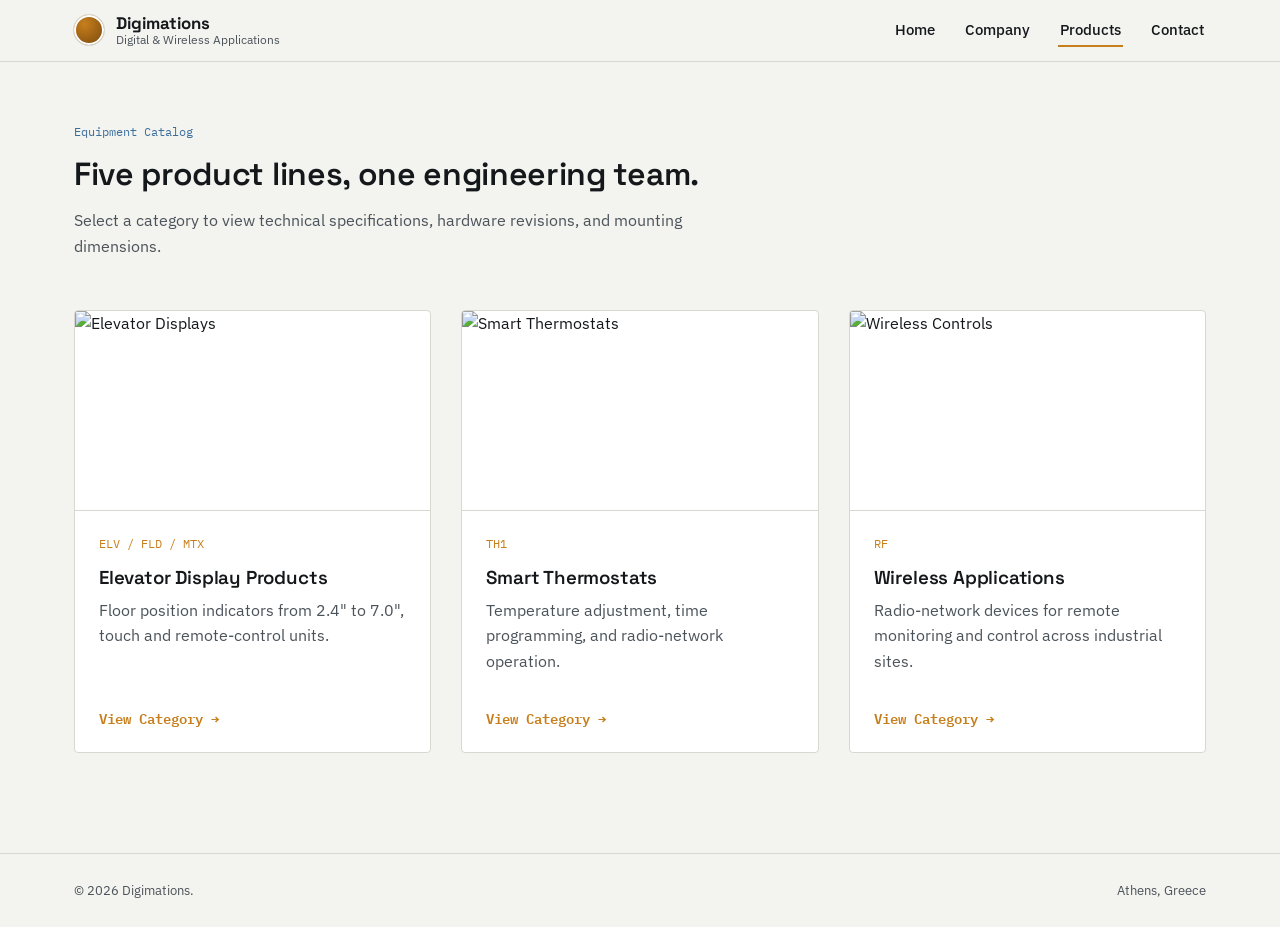
==== products.html @ ded775f7 "first commit" ====
<!DOCTYPE html>
<html lang="en">
<head>
<meta charset="UTF-8">
<meta name="viewport" content="width=device-width, initial-scale=1.0">
<title>Products | Digimations</title>
<link href="https://fonts.googleapis.com/css2?family=Space+Grotesk:wght@500;600;700&family=IBM+Plex+Sans:wght@400;500;600&family=IBM+Plex+Mono:wght@400;500;600&display=swap" rel="stylesheet">
<link rel="stylesheet" href="styles.css">
</head>
<body>

<header class="site-header">
  <div class="header-inner">
    <a class="brand" href="index.html">
      <span class="brand-mark" aria-hidden="true"></span>
      <span class="brand-text">
        <span class="brand-name">Digimations</span>
        <span class="brand-tag">Digital &amp; Wireless Applications</span>
      </span>
    </a>
    <nav class="main-nav">
      <ul>
        <li><a href="index.html">Home</a></li>
        <li><a href="index.html#company">Company</a></li>
        <li><a href="products.html" style="border-bottom-color: var(--accent);">Products</a></li>
        <li><a href="index.html#contact">Contact</a></li>
      </ul>
    </nav>
  </div>
</header>

<main class="page-container">
  <div class="page-header">
    <p class="section-kicker">Equipment Catalog</p>
    <h1>Five product lines, one engineering team.</h1>
    <p>Select a category to view technical specifications, hardware revisions, and mounting dimensions.</p>
  </div>

  <div class="category-grid">
    <!-- Category 1 -->
    <a href="category-elevator.html" class="category-card">
      <div class="category-image">
        <img src="https://placehold.co/600x400/161C23/E8A33D?text=Elevator+Displays\nTFT+%26+Matrix" alt="Elevator Displays">
      </div>
      <div class="category-content">
        <span class="product-code">ELV / FLD / MTX</span>
        <h3>Elevator Display Products</h3>
        <p>Floor position indicators from 2.4" to 7.0", touch and remote-control units.</p>
        <span class="btn-text">View Category &rarr;</span>
      </div>
    </a>

    <!-- Category 2 -->
    <a href="category-thermostats.html" class="category-card">
      <div class="category-image">
        <img src="https://placehold.co/600x400/161C23/E8A33D?text=Smart+Thermostats\nBACnet+%26+Modbus" alt="Smart Thermostats">
      </div>
      <div class="category-content">
        <span class="product-code">TH1</span>
        <h3>Smart Thermostats</h3>
        <p>Temperature adjustment, time programming, and radio-network operation.</p>
        <span class="btn-text">View Category &rarr;</span>
      </div>
    </a>

    <!-- Category 3 -->
    <a href="category-wireless.html" class="category-card">
      <div class="category-image">
        <img src="https://placehold.co/600x400/161C23/E8A33D?text=Wireless+Controls\nSub-1GHz+RF" alt="Wireless Controls">
      </div>
      <div class="category-content">
        <span class="product-code">RF</span>
        <h3>Wireless Applications</h3>
        <p>Radio-network devices for remote monitoring and control across industrial sites.</p>
        <span class="btn-text">View Category &rarr;</span>
      </div>
    </a>
  </div>
</main>

<footer class="site-footer">
  <div class="footer-inner">
    <span>&copy; 2026 Digimations.</span>
    <span>Athens, Greece</span>
  </div>
</footer>

<script src="script.js"></script>
</body>
</html>
---- styles.css ----
/* ---------------------------------------------
   Tokens
--------------------------------------------- */
:root{
  --paper: #F3F3EF;
  --surface: #FFFFFF;
  --surface-sunken: #E9E9E3;
  --ink: #14181B;
  --ink-soft: #4B535A;
  --line: #D8D8D1;
  --accent: #C77F1D;      /* industrial amber */
  --accent-ink: #14181B;
  --steel: #3C6E9C;       /* PCB trace steel */
  --steel-soft: rgba(60, 110, 156, 0.12);
  --radius: 4px;
  --font-display: 'Space Grotesk', sans-serif;
  --font-body: 'IBM Plex Sans', sans-serif;
  --font-mono: 'IBM Plex Mono', monospace;
  color-scheme: light;
}

html[data-theme="dark"]{
  --paper: #0F1318;
  --surface: #161C23;
  --surface-sunken: #0A0D11;
  --ink: #EAECEE;
  --ink-soft: #9BA4AD;
  --line: #262E38;
  --accent: #E8A33D;
  --accent-ink: #101418;
  --steel: #6FA3D6;
  --steel-soft: rgba(111, 163, 214, 0.14);
  color-scheme: dark;
}

*{ box-sizing: border-box; }
html{ scroll-behavior: smooth; }

body{
  margin: 0;
  background: var(--paper);
  color: var(--ink);
  font-family: var(--font-body);
  font-size: 16px;
  line-height: 1.6;
  -webkit-font-smoothing: antialiased;
  transition: background .2s ease, color .2s ease;
}

h1, h2, h3, h4{
  font-family: var(--font-display);
  font-weight: 600;
  line-height: 1.15;
  margin: 0 0 .5em;
  letter-spacing: -0.01em;
}

p{ margin: 0 0 1em; color: var(--ink-soft); max-width: 62ch; }
a{ color: var(--steel); }

.sr-only{
  position: absolute; width: 1px; height: 1px;
  overflow: hidden; clip: rect(0,0,0,0); white-space: nowrap;
}

/* ---------------------------------------------
   Header & Dropdown
--------------------------------------------- */
.site-header{
  position: sticky; top: 0; z-index: 50;
  background: var(--paper);
  border-bottom: 1px solid var(--line);
}
.header-inner{
  max-width: 1180px; margin: 0 auto;
  display: flex; align-items: center; gap: 32px;
  padding: 14px 24px;
}
.brand{ display: flex; align-items: center; gap: 12px; text-decoration: none; color: var(--ink); margin-right: auto; }
.brand-mark{
  width: 30px; height: 30px; border-radius: 50%;
  background: radial-gradient(circle at 35% 30%, var(--accent), #8a5410 75%);
  box-shadow: inset 0 0 0 2px var(--surface), 0 0 0 1px var(--line);
  flex-shrink: 0;
}
.brand-text{ display: flex; flex-direction: column; line-height: 1.15; }
.brand-name{ font-family: var(--font-display); font-weight: 700; font-size: 1.05rem; }
.brand-tag{ font-size: .72rem; color: var(--ink-soft); }

.main-nav > ul{ display: flex; align-items: center; gap: 26px; list-style: none; margin: 0; padding: 0; }
.main-nav a{
  color: var(--ink); text-decoration: none; font-size: .92rem;
  font-weight: 500; padding: 6px 2px; border-bottom: 2px solid transparent;
}
.main-nav a:hover{ border-bottom-color: var(--accent); }

/* Products Mega Menu Container */
.nav-item-dropdown{ position: relative; }
.nav-dropdown-trigger{
  background: none; border: none; cursor: pointer; color: var(--ink);
  font-family: inherit; font-size: .92rem; font-weight: 500;
  padding: 6px 2px; display: flex; align-items: center; gap: 4px;
}
.nav-dropdown-trigger:hover{ color: var(--accent); }
.dropdown-chevron{ width: 14px; height: 14px; transition: transform .2s ease; }
.nav-dropdown-trigger[aria-expanded="true"] .dropdown-chevron{ transform: rotate(180deg); }

.mega-dropdown{
  position: absolute; top: calc(100% + 14px); left: -140px; width: 720px;
  background: var(--surface); border: 1px solid var(--line); border-radius: var(--radius);
  box-shadow: 0 16px 36px rgba(0,0,0,.15);
  display: none; padding: 22px; z-index: 100;
}
.mega-dropdown.open{ display: block; animation: dropFade .15s ease-out; }
@keyframes dropFade{
  from{ opacity: 0; transform: translateY(-6px); }
  to{ opacity: 1; transform: translateY(0); }
}

.mega-dropdown-grid{ display: grid; grid-template-columns: repeat(2, 1fr); gap: 20px; }
.mega-dropdown-col{
  background: var(--surface-sunken); border: 1px solid var(--line);
  padding: 14px 16px; border-radius: var(--radius);
}
.dropdown-cat-title{
  font-family: var(--font-display); font-weight: 600; font-size: .94rem;
  display: inline-block; margin-bottom: 4px; border: none !important;
}
.dropdown-cat-desc{ font-size: .78rem; margin-bottom: 10px; color: var(--ink-soft); line-height: 1.35; }
.dropdown-item-list{ list-style: none; margin: 0; padding: 8px 0 0; border-top: 1px solid var(--line); display: flex; flex-direction: column; gap: 6px; }

/* Product triggers */
.btn-product-spec{
  background: none; border: none; cursor: pointer; padding: 3px 0;
  font-family: var(--font-mono); font-size: .76rem; color: var(--steel);
  display: inline-flex; align-items: center; gap: 6px; text-align: left;
}
.btn-product-spec::before{ content: "›"; color: var(--accent); font-weight: bold; }
.btn-product-spec:hover{ color: var(--accent); }

/* Controls */
.header-controls{ display: flex; align-items: center; gap: 10px; }
.lang-toggle, .theme-toggle{
  background: var(--surface); border: 1px solid var(--line); color: var(--ink);
  border-radius: var(--radius); cursor: pointer; display: flex; align-items: center; gap: 4px;
}
.lang-toggle{ padding: 6px 10px; font-family: var(--font-mono); font-size: .78rem; }
.lang-option{ opacity: .45; }
.lang-option.active{ opacity: 1; color: var(--accent); font-weight: 600; }
.lang-sep{ opacity: .35; }

.theme-toggle{ width: 34px; height: 34px; justify-content: center; padding: 0; }
.theme-toggle svg{ width: 17px; height: 17px; }
.icon-moon{ display: none; }
html[data-theme="dark"] .icon-sun{ display: none; }
html[data-theme="dark"] .icon-moon{ display: block; }

.nav-burger{
  display: none; width: 34px; height: 34px; border: 1px solid var(--line);
  background: var(--surface); border-radius: var(--radius); cursor: pointer;
  flex-direction: column; align-items: center; justify-content: center; gap: 4px;
}
.nav-burger span{ width: 16px; height: 1.5px; background: var(--ink); }

/* ---------------------------------------------
   Hero & Interactive CAD Blueprint Graphic
--------------------------------------------- */
.hero{
  max-width: 1180px; margin: 0 auto;
  display: grid; grid-template-columns: 1fr 1fr; align-items: center;
  gap: 48px; padding: 76px 24px 88px;
}
.tech-badge{
  display: inline-flex; align-items: center; gap: 8px;
  background: var(--steel-soft); border: 1px solid var(--line);
  padding: 4px 10px; border-radius: 20px; font-family: var(--font-mono);
  font-size: .75rem; color: var(--steel); margin-bottom: 18px;
}
.indicator-dot{
  width: 7px; height: 7px; border-radius: 50%;
  background: var(--accent); box-shadow: 0 0 6px var(--accent);
}
.hero h1{ font-size: clamp(2rem, 3.8vw, 3.2rem); margin-bottom: .45em; }
.hero-copy{ font-size: 1.05rem; margin-bottom: 1.8em; }
.hero-actions{ display: flex; gap: 14px; flex-wrap: wrap; }

.btn{
  display: inline-block; padding: 12px 22px; border-radius: var(--radius);
  font-weight: 600; font-size: .92rem; text-decoration: none; border: 1px solid transparent;
  cursor: pointer;
}
.btn-primary{ background: var(--accent); color: var(--accent-ink); }
.btn-primary:hover{ filter: brightness(1.08); }
.btn-ghost{ border-color: var(--line); color: var(--ink); background: transparent; }
.btn-ghost:hover{ border-color: var(--ink-soft); }

/* Hardware Schematic HUD Mockup */
.hardware-schematic{
  background: var(--surface); border: 1px solid var(--line);
  border-radius: var(--radius); box-shadow: 0 12px 30px rgba(0,0,0,.08);
  overflow: hidden;
}
.schematic-header{
  display: flex; justify-content: space-between; align-items: center;
  background: var(--surface-sunken); border-bottom: 1px solid var(--line);
  padding: 10px 16px; font-family: var(--font-mono); font-size: .74rem;
}
.schematic-code{ font-weight: 600; color: var(--ink); }
.schematic-status{ color: #2e8b57; font-weight: 600; }
.schematic-dim-tag{
  background: var(--paper); border: 1px solid var(--line);
  padding: 2px 6px; border-radius: 2px; color: var(--ink-soft);
}

.schematic-body{ padding: 22px; }
.cad-canvas{
  position: relative; height: 210px; background: var(--paper);
  border: 1px dashed var(--line); border-radius: 3px; display: flex;
  align-items: center; justify-content: center; overflow: hidden;
}
.cad-grid-lines{
  position: absolute; inset: 0;
  background-image: 
    linear-gradient(to right, var(--line) 1px, transparent 1px),
    linear-gradient(to bottom, var(--line) 1px, transparent 1px);
  background-size: 20px 20px; opacity: 0.35;
}

.module-faceplate{
  position: relative; z-index: 2; width: 170px; height: 110px;
  background: var(--surface); border: 2px solid var(--ink);
  border-radius: 3px; padding: 8px; box-shadow: 0 4px 10px rgba(0,0,0,.1);
  display: flex; flex-direction: column; justify-content: space-between;
}
.display-panel{
  background: #0d1216; color: var(--accent); border-radius: 2px;
  padding: 10px 8px; text-align: center; font-family: var(--font-mono);
}
.display-content{ display: flex; justify-content: center; align-items: center; gap: 8px; }
.floor-number{ font-size: 2rem; font-weight: 700; line-height: 1; }
.arrow-indicator{ font-size: 1.4rem; color: #32d74b; animation: pulseArrow 1.5s infinite; }
.display-sub{ font-size: .55rem; color: #7f8c8d; display: block; margin-top: 4px; letter-spacing: .04em; }

@keyframes pulseArrow{
  0%, 100%{ opacity: 1; }
  50%{ opacity: .3; }
}

.cad-pin{
  position: absolute; background: none; border: none; cursor: pointer;
  display: flex; align-items: center; gap: 4px; font-family: var(--font-mono);
  font-size: .65rem; color: var(--steel); padding: 2px;
}
.pin-marker{
  width: 8px; height: 8px; border-radius: 50%;
  background: var(--steel); border: 2px solid var(--surface);
}
.pin-1{ top: -28px; left: 10px; }
.pin-2{ bottom: -28px; left: 10px; }
.pin-3{ bottom: -28px; right: 10px; }
.cad-pin:hover .pin-marker{ background: var(--accent); }
.cad-pin:hover .pin-tag{ color: var(--accent); }

.schematic-footer{
  display: grid; grid-template-columns: repeat(3, 1fr); gap: 10px;
  margin-top: 18px; padding-top: 14px; border-top: 1px solid var(--line);
}
.spec-chip{ display: flex; flex-direction: column; }
.spec-name{ font-family: var(--font-mono); font-size: .62rem; color: var(--ink-soft); }
.spec-value{ font-family: var(--font-mono); font-size: .74rem; font-weight: 600; color: var(--ink); }

/* ---------------------------------------------
   Sections (generic)
--------------------------------------------- */
.section{ border-top: 1px solid var(--line); }
.section-inner{ max-width: 1180px; margin: 0 auto; padding: 72px 24px; }
.section-kicker{
  font-family: var(--font-mono); font-size: .78rem; color: var(--steel);
  margin-bottom: 14px;
}
.two-col{ display: grid; grid-template-columns: .8fr 1.2fr; gap: 56px; }
.two-col h2{ font-size: clamp(1.5rem, 2.6vw, 2rem); max-width: 14ch; }

.company{ background: var(--surface); }
.company-facts{ display: flex; gap: 32px; flex-wrap: wrap; margin-top: 28px; padding-top: 24px; border-top: 1px solid var(--line); }
.company-facts dt{ font-family: var(--font-mono); font-size: .72rem; color: var(--ink-soft); margin-bottom: 4px; }
.company-facts dd{ margin: 0; font-weight: 600; }

/* ---------------------------------------------
   Products Grid
--------------------------------------------- */
.products h2{ font-size: clamp(1.6rem, 2.8vw, 2.1rem); max-width: 18ch; margin-bottom: 44px; }
.product-grid{
  display: grid; grid-template-columns: repeat(3, 1fr); gap: 1px;
  background: var(--line); border: 1px solid var(--line);
}
.product-grid::after{ content: ""; background: var(--paper); }
.product-card{
  background: var(--paper); padding: 28px 26px; min-height: 220px;
  display: flex; flex-direction: column;
}
.product-code{
  font-family: var(--font-mono); font-size: .72rem; color: var(--accent);
  margin: 0 0 14px;
}
.product-card h3{ font-size: 1.05rem; margin-bottom: 10px; }
.product-card p{ font-size: .92rem; margin-bottom: 14px; }
.product-skus{
  margin: auto 0 0; padding: 12px 0 0; display: flex; flex-wrap: wrap;
  gap: 8px; border-top: 1px dashed var(--line);
}
.product-skus .btn-product-spec{
  background: var(--surface); border: 1px solid var(--line);
  padding: 4px 8px; border-radius: var(--radius);
}
.product-skus .btn-product-spec:hover{ border-color: var(--accent); }

/* ---------------------------------------------
   Support / News / Contact
--------------------------------------------- */
.support{ background: var(--surface); }
.link-arrow{ color: var(--accent); font-weight: 600; text-decoration: none; }
.link-arrow::after{ content: "  →"; }

.news-list{ list-style: none; margin: 0; padding: 0; max-width: 640px; }
.news-list li{ display: flex; gap: 20px; padding: 16px 0; border-bottom: 1px solid var(--line); }
.news-list time{ font-family: var(--font-mono); font-size: .8rem; color: var(--steel); flex-shrink: 0; width: 68px; }
.news-list span{ color: var(--ink); }

.contact{ background: var(--surface); }
address{ font-style: normal; color: var(--ink-soft); line-height: 1.8; }
address strong{ color: var(--ink); }

.contact-form{ display: flex; flex-direction: column; gap: 12px; max-width: 480px; }
.contact-form input, .contact-form textarea{
  font-family: var(--font-body); font-size: .94rem;
  padding: 11px 13px; border: 1px solid var(--line); border-radius: var(--radius);
  background: var(--paper); color: var(--ink);
}
.contact-form input:focus, .contact-form textarea:focus{
  outline: 2px solid var(--accent); outline-offset: 1px;
}
.contact-form button{ align-self: flex-start; margin-top: 4px; }
.form-status{ font-size: .85rem; color: var(--steel); min-height: 1.2em; margin: 6px 0 0; }

/* ---------------------------------------------
   Product Spec Modal
--------------------------------------------- */
.spec-modal{
  position: fixed; inset: 0; z-index: 200; display: none;
  align-items: center; justify-content: center; padding: 20px;
}
.spec-modal.active{ display: flex; }
.spec-modal-backdrop{
  position: absolute; inset: 0; background: rgba(0,0,0,.65);
  backdrop-filter: blur(4px);
}
.spec-modal-window{
  position: relative; z-index: 2; background: var(--surface);
  border: 1px solid var(--line); border-radius: 6px;
  width: 100%; max-width: 760px; max-height: 90vh;
  display: flex; flex-direction: column; overflow: hidden;
  box-shadow: 0 20px 48px rgba(0,0,0,.3);
}
.modal-header{
  display: flex; justify-content: space-between; align-items: center;
  padding: 18px 24px; border-bottom: 1px solid var(--line);
  background: var(--surface-sunken);
}
.modal-sku-tag{
  font-family: var(--font-mono); font-size: .75rem; color: var(--accent);
  background: rgba(199, 127, 29, .15); padding: 3px 8px; border-radius: 3px;
}
.modal-title{ margin: 4px 0 0; font-size: 1.2rem; }
.modal-close-btn{
  background: none; border: none; font-size: 1.8rem; cursor: pointer;
  color: var(--ink-soft); line-height: 1; padding: 0 4px;
}
.modal-close-btn:hover{ color: var(--ink); }

.modal-body{ padding: 24px; overflow-y: auto; display: flex; flex-direction: column; gap: 20px; }
.modal-photo-box{
  background: var(--paper); border: 1px solid var(--line); border-radius: 4px;
  padding: 20px; min-height: 140px; display: flex; align-items: center; justify-content: center;
}
.photo-schematic-render{
  font-family: var(--font-mono); font-size: .85rem; color: var(--steel); text-align: center;
}

.modal-info-pane .info-section{ margin-top: 18px; border-top: 1px solid var(--line); padding-top: 14px; }
.modal-info-pane h4{ font-size: .88rem; text-transform: uppercase; color: var(--steel); font-family: var(--font-mono); margin-bottom: 8px; }

.spec-pairs{ display: grid; grid-template-columns: repeat(2, 1fr); gap: 8px 16px; margin: 0; }
.spec-pairs dt{ font-family: var(--font-mono); font-size: .75rem; color: var(--ink-soft); }
.spec-pairs dd{ margin: 0; font-family: var(--font-mono); font-size: .82rem; font-weight: 600; color: var(--ink); }

.fixes-list{ list-style: none; margin: 0; padding: 0; font-size: .85rem; color: var(--ink); }
.fixes-list li{ padding: 4px 0; border-bottom: 1px dashed var(--line); }
.fixes-list li::before{ content: "✓ "; color: #2e8b57; font-weight: bold; }

.similar-products{ display: flex; gap: 8px; flex-wrap: wrap; margin-top: 8px; }
.similar-tag{
  background: var(--surface-sunken); border: 1px solid var(--line);
  padding: 4px 10px; border-radius: 3px; font-family: var(--font-mono);
  font-size: .75rem; cursor: pointer; color: var(--steel);
}
.similar-tag:hover{ border-color: var(--accent); color: var(--accent); }

.modal-footer{
  padding: 14px 24px; border-top: 1px solid var(--line);
  background: var(--surface-sunken); display: flex; justify-content: flex-end;
}

/* ---------------------------------------------
   Footer
--------------------------------------------- */
.site-footer{ border-top: 1px solid var(--line); }
.footer-inner{
  max-width: 1180px; margin: 0 auto; padding: 26px 24px;
  display: flex; justify-content: space-between; flex-wrap: wrap; gap: 8px;
  font-size: .82rem; color: var(--ink-soft);
}

/* ---------------------------------------------
   Responsive
--------------------------------------------- */
@media (max-width: 900px){
  .hero{ grid-template-columns: 1fr; padding-top: 56px; }
  .hardware-schematic{ max-width: 480px; margin: 0 auto; }
  .two-col{ grid-template-columns: 1fr; gap: 24px; }
  .product-grid{ grid-template-columns: repeat(2, 1fr); }
  .mega-dropdown{ width: 100%; left: 0; position: static; box-shadow: none; }
}

@media (max-width: 680px){
  .main-nav{
    position: fixed; inset: 61px 0 auto 0; background: var(--paper);
    border-bottom: 1px solid var(--line); max-height: 0; overflow-y: auto; transition: max-height .25s ease;
  }
  .main-nav.open{ max-height: 80vh; }
  .main-nav > ul{ flex-direction: column; align-items: stretch; gap: 0; padding: 8px 24px 24px; }
  .main-nav a, .nav-dropdown-trigger{ display: flex; justify-content: space-between; padding: 12px 0; border-bottom: 1px solid var(--line); }
  .mega-dropdown-grid{ grid-template-columns: 1fr; }
  .nav-burger{ display: flex; }
  .product-grid{ grid-template-columns: 1fr; }
  .spec-pairs{ grid-template-columns: 1fr; }
}

/* ---------------------------------------------
   Multi-Page Catalog Layouts
--------------------------------------------- */
.page-container {
  max-width: 1180px;
  margin: 0 auto;
  padding: 60px 24px 100px;
}
.page-header {
  margin-bottom: 50px;
  max-width: 700px;
}
.back-link {
  display: inline-block;
  font-family: var(--font-mono);
  font-size: 0.85rem;
  margin-bottom: 20px;
  color: var(--steel);
  text-decoration: none;
}
.back-link:hover {
  color: var(--accent);
}

/* Categories Grid */
.category-grid {
  display: grid;
  grid-template-columns: repeat(auto-fit, minmax(320px, 1fr));
  gap: 30px;
}
.category-card {
  background: var(--surface);
  border: 1px solid var(--line);
  border-radius: var(--radius);
  overflow: hidden;
  text-decoration: none;
  color: inherit;
  transition: transform 0.2s ease, border-color 0.2s ease;
  display: flex;
  flex-direction: column;
}
.category-card:hover {
  transform: translateY(-4px);
  border-color: var(--accent);
}
.category-image {
  width: 100%;
  height: 200px;
  border-bottom: 1px solid var(--line);
}
.category-image img {
  width: 100%;
  height: 100%;
  object-fit: cover;
}
.category-content {
  padding: 24px;
  display: flex;
  flex-direction: column;
  flex-grow: 1;
}
.btn-text {
  margin-top: auto;
  font-family: var(--font-mono);
  font-size: 0.85rem;
  color: var(--accent);
  font-weight: 600;
  padding-top: 16px;
}

/* Detailed Product List View */
.product-list {
  display: flex;
  flex-direction: column;
  gap: 60px;
}
.detailed-product {
  display: grid;
  grid-template-columns: 1fr 1.2fr;
  gap: 40px;
  background: var(--surface);
  border: 1px solid var(--line);
  border-radius: var(--radius);
  padding: 30px;
}
.dp-gallery {
  display: flex;
  flex-direction: column;
  gap: 12px;
}
.dp-gallery img {
  border-radius: var(--radius);
  border: 1px solid var(--line);
  width: 100%;
  object-fit: cover;
}
.main-photo {
  height: 300px;
}
.dp-thumbnails {
  display: grid;
  grid-template-columns: 1fr 1fr;
  gap: 12px;
}
.dp-thumbnails img {
  height: 100px;
  cursor: pointer;
}
.dp-info h2 {
  font-size: 1.8rem;
  margin: 12px 0;
}
.dp-desc {
  font-size: 1.05rem;
  margin-bottom: 24px;
}
.dp-specs {
  display: grid;
  grid-template-columns: 1fr;
  gap: 24px;
  border-top: 1px solid var(--line);
  padding-top: 24px;
}
.spec-group h4 {
  color: var(--steel);
  font-family: var(--font-mono);
  font-size: 0.9rem;
  text-transform: uppercase;
  margin-bottom: 12px;
}
.mt-4 { margin-top: 24px; }

@media (max-width: 900px) {
  .detailed-product {
    grid-template-columns: 1fr;
  }
  .main-photo {
    height: auto;
    aspect-ratio: 4/3;
  }
}
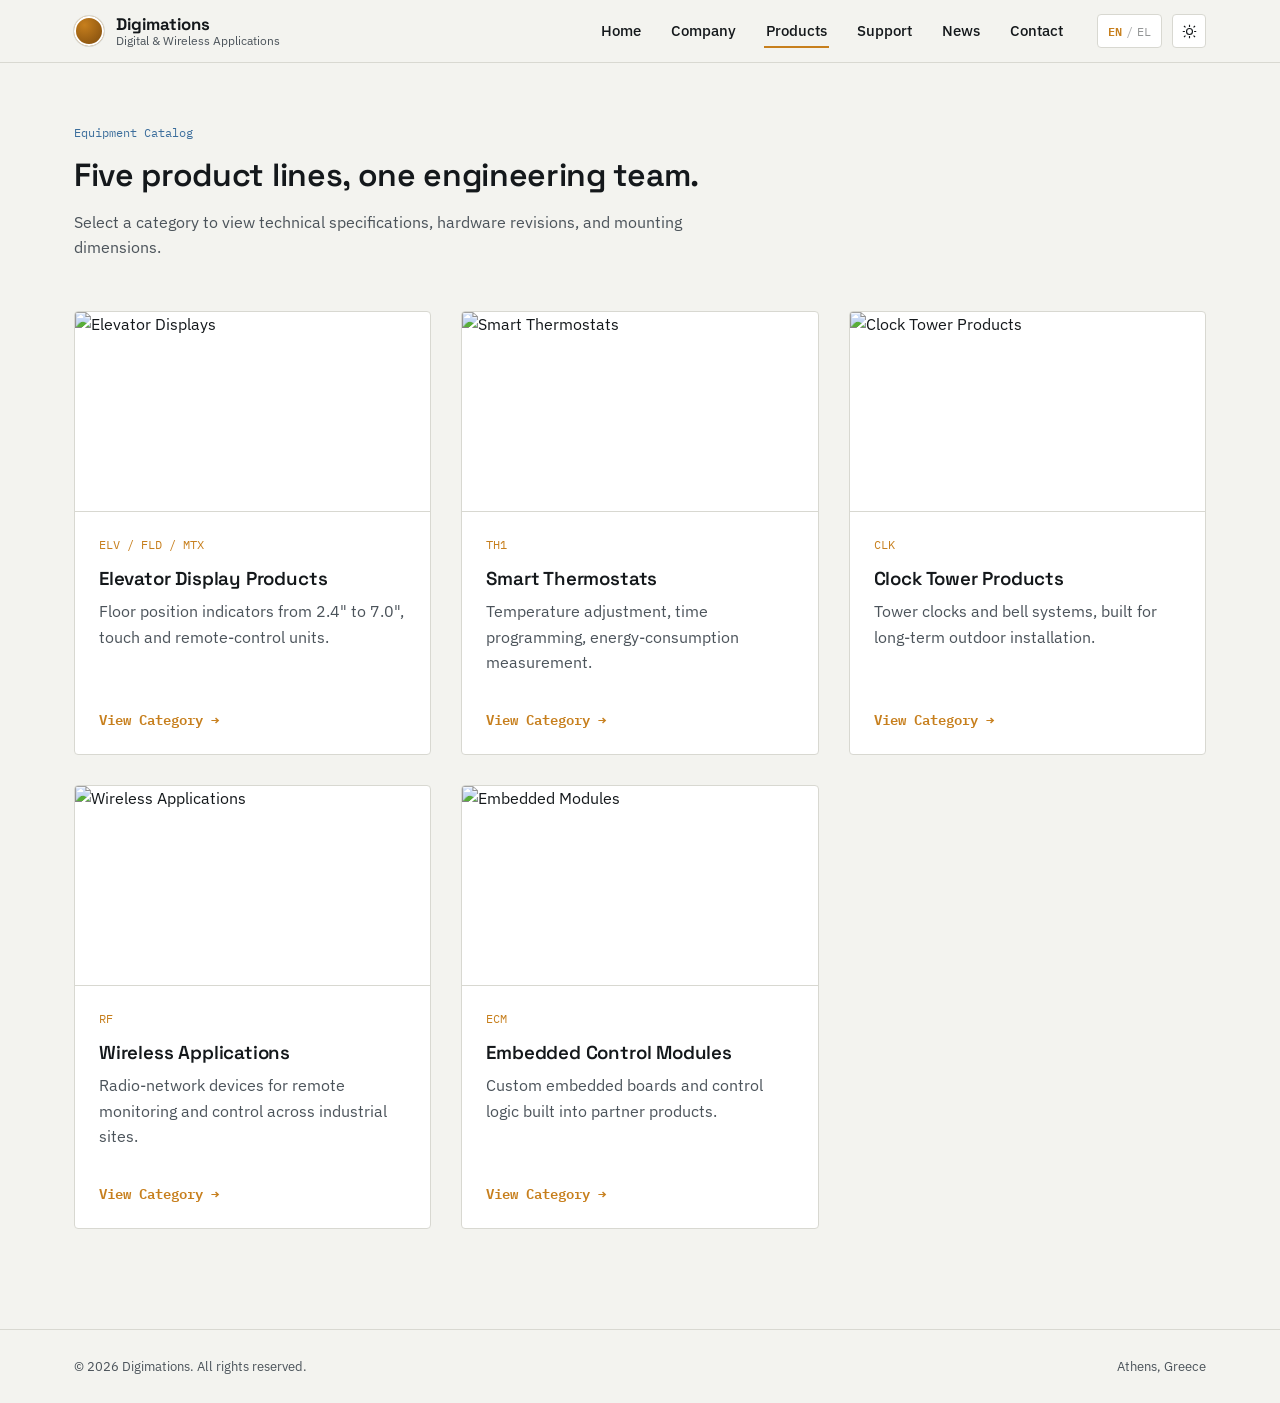
==== commit b0aaf77a: "New Products" ====
--- a/products.html
+++ b/products.html
@@ -3,6 +3,7 @@
 <head>
 <meta charset="UTF-8">
 <meta name="viewport" content="width=device-width, initial-scale=1.0">
+<meta name="author" content="Vaios Konstantinos Aggelousis">
 <title>Products | Digimations</title>
 <link href="https://fonts.googleapis.com/css2?family=Space+Grotesk:wght@500;600;700&family=IBM+Plex+Sans:wght@400;500;600&family=IBM+Plex+Mono:wght@400;500;600&display=swap" rel="stylesheet">
 <link rel="stylesheet" href="styles.css">
@@ -15,64 +16,108 @@
       <span class="brand-mark" aria-hidden="true"></span>
       <span class="brand-text">
         <span class="brand-name">Digimations</span>
-        <span class="brand-tag">Digital &amp; Wireless Applications</span>
+        <span class="brand-tag" data-i18n="brand.tag">Digital &amp; Wireless Applications</span>
       </span>
     </a>
-    <nav class="main-nav">
+
+<nav class="main-nav" aria-label="Primary">
       <ul>
-        <li><a href="index.html">Home</a></li>
-        <li><a href="index.html#company">Company</a></li>
-        <li><a href="products.html" style="border-bottom-color: var(--accent);">Products</a></li>
-        <li><a href="index.html#contact">Contact</a></li>
+        <li><a href="index.html" data-i18n="nav.home">Home</a></li>
+        <li><a href="index.html#company" data-i18n="nav.company">Company</a></li>
+        <li><a href="products.html" style="border-bottom-color: var(--accent);" data-i18n="nav.products">Products</a></li>
+        <li><a href="index.html#support" data-i18n="nav.support">Support</a></li>
+        <li><a href="index.html#news" data-i18n="nav.news">News</a></li>
+        <li><a href="index.html#contact" data-i18n="nav.contact">Contact</a></li>
       </ul>
     </nav>
+
+    <div class="header-controls">
+      <button class="lang-toggle" id="langToggle" type="button" aria-label="Switch language">
+        <span class="lang-option" data-lang="en">EN</span>
+        <span class="lang-sep">/</span>
+        <span class="lang-option" data-lang="gr">EL</span>
+      </button>
+      <button class="theme-toggle" id="themeToggle" type="button" aria-label="Switch color theme">
+        <svg class="icon-sun" viewBox="0 0 24 24" fill="none" stroke="currentColor" stroke-width="1.6"><circle cx="12" cy="12" r="4.2"/><path d="M12 2.5v3M12 18.5v3M4.2 4.2l2.1 2.1M17.7 17.7l2.1 2.1M2.5 12h3M18.5 12h3M4.2 19.8l2.1-2.1M17.7 6.3l2.1-2.1"/></svg>
+        <svg class="icon-moon" viewBox="0 0 24 24" fill="none" stroke="currentColor" stroke-width="1.6"><path d="M20 14.5A8.5 8.5 0 1 1 9.5 4a6.8 6.8 0 0 0 10.5 10.5Z"/></svg>
+      </button>
+      <button class="nav-burger" id="navBurger" type="button" aria-label="Open menu" aria-expanded="false">
+        <span></span><span></span><span></span>
+      </button>
+    </div>
   </div>
 </header>
 
 <main class="page-container">
   <div class="page-header">
-    <p class="section-kicker">Equipment Catalog</p>
-    <h1>Five product lines, one engineering team.</h1>
-    <p>Select a category to view technical specifications, hardware revisions, and mounting dimensions.</p>
+    <p class="section-kicker" data-i18n="catalog.kicker">Equipment Catalog</p>
+    <h1 data-i18n="catalog.title">Five product lines, one engineering team.</h1>
+    <p data-i18n="catalog.desc">Select a category to view technical specifications, hardware revisions, and mounting dimensions.</p>
   </div>
 
   <div class="category-grid">
-    <!-- Category 1 -->
+    <!-- Elevator Displays -->
     <a href="category-elevator.html" class="category-card">
       <div class="category-image">
-        <img src="https://placehold.co/600x400/161C23/E8A33D?text=Elevator+Displays\nTFT+%26+Matrix" alt="Elevator Displays">
+        <img src="https://placehold.co/600x400/161C23/E8A33D?text=Elevator+Displays" alt="Elevator Displays">
       </div>
       <div class="category-content">
         <span class="product-code">ELV / FLD / MTX</span>
-        <h3>Elevator Display Products</h3>
-        <p>Floor position indicators from 2.4" to 7.0", touch and remote-control units.</p>
-        <span class="btn-text">View Category &rarr;</span>
+        <h3 data-i18n="products.elevator.title">Elevator Display Products</h3>
+        <p data-i18n="products.elevator.copy">Floor position indicators from 2.4" to 7.0", touch and remote-control units.</p>
+        <span class="btn-text" data-i18n="catalog.viewCategory">View Category &rarr;</span>
       </div>
     </a>
 
-    <!-- Category 2 -->
+    <!-- Smart Thermostats -->
     <a href="category-thermostats.html" class="category-card">
       <div class="category-image">
-        <img src="https://placehold.co/600x400/161C23/E8A33D?text=Smart+Thermostats\nBACnet+%26+Modbus" alt="Smart Thermostats">
+        <img src="https://placehold.co/600x400/161C23/E8A33D?text=Smart+Thermostats" alt="Smart Thermostats">
       </div>
       <div class="category-content">
         <span class="product-code">TH1</span>
-        <h3>Smart Thermostats</h3>
-        <p>Temperature adjustment, time programming, and radio-network operation.</p>
-        <span class="btn-text">View Category &rarr;</span>
+        <h3 data-i18n="products.thermostat.title">Smart Thermostats</h3>
+        <p data-i18n="products.thermostat.copy">Temperature adjustment, time programming, energy-consumption measurement.</p>
+        <span class="btn-text" data-i18n="catalog.viewCategory">View Category &rarr;</span>
       </div>
     </a>
 
-    <!-- Category 3 -->
+    <!-- Clock Tower -->
+    <a href="category-clock.html" class="category-card">
+      <div class="category-image">
+        <img src="https://placehold.co/600x400/161C23/E8A33D?text=Clock+Tower" alt="Clock Tower Products">
+      </div>
+      <div class="category-content">
+        <span class="product-code">CLK</span>
+        <h3 data-i18n="products.clock.title">Clock Tower Products</h3>
+        <p data-i18n="products.clock.copy">Tower clocks and bell systems, built for long-term outdoor installation.</p>
+        <span class="btn-text" data-i18n="catalog.viewCategory">View Category &rarr;</span>
+      </div>
+    </a>
+
+    <!-- Wireless -->
     <a href="category-wireless.html" class="category-card">
       <div class="category-image">
-        <img src="https://placehold.co/600x400/161C23/E8A33D?text=Wireless+Controls\nSub-1GHz+RF" alt="Wireless Controls">
+        <img src="https://placehold.co/600x400/161C23/E8A33D?text=Wireless+Apps" alt="Wireless Applications">
       </div>
       <div class="category-content">
         <span class="product-code">RF</span>
-        <h3>Wireless Applications</h3>
-        <p>Radio-network devices for remote monitoring and control across industrial sites.</p>
-        <span class="btn-text">View Category &rarr;</span>
+        <h3 data-i18n="products.wireless.title">Wireless Applications</h3>
+        <p data-i18n="products.wireless.copy">Radio-network devices for remote monitoring and control across industrial sites.</p>
+        <span class="btn-text" data-i18n="catalog.viewCategory">View Category &rarr;</span>
+      </div>
+    </a>
+
+    <!-- Embedded -->
+    <a href="category-embedded.html" class="category-card">
+      <div class="category-image">
+        <img src="https://placehold.co/600x400/161C23/E8A33D?text=Embedded+Modules" alt="Embedded Modules">
+      </div>
+      <div class="category-content">
+        <span class="product-code">ECM</span>
+        <h3 data-i18n="products.embedded.title">Embedded Control Modules</h3>
+        <p data-i18n="products.embedded.copy">Custom embedded boards and control logic built into partner products.</p>
+        <span class="btn-text" data-i18n="catalog.viewCategory">View Category &rarr;</span>
       </div>
     </a>
   </div>
@@ -80,8 +125,8 @@
 
 <footer class="site-footer">
   <div class="footer-inner">
-    <span>&copy; 2026 Digimations.</span>
-    <span>Athens, Greece</span>
+    <span>&copy; 2026 Digimations. <span data-i18n="footer.rights">All rights reserved.</span></span>
+    <span data-i18n="footer.made">Athens, Greece</span>
   </div>
 </footer>
 
